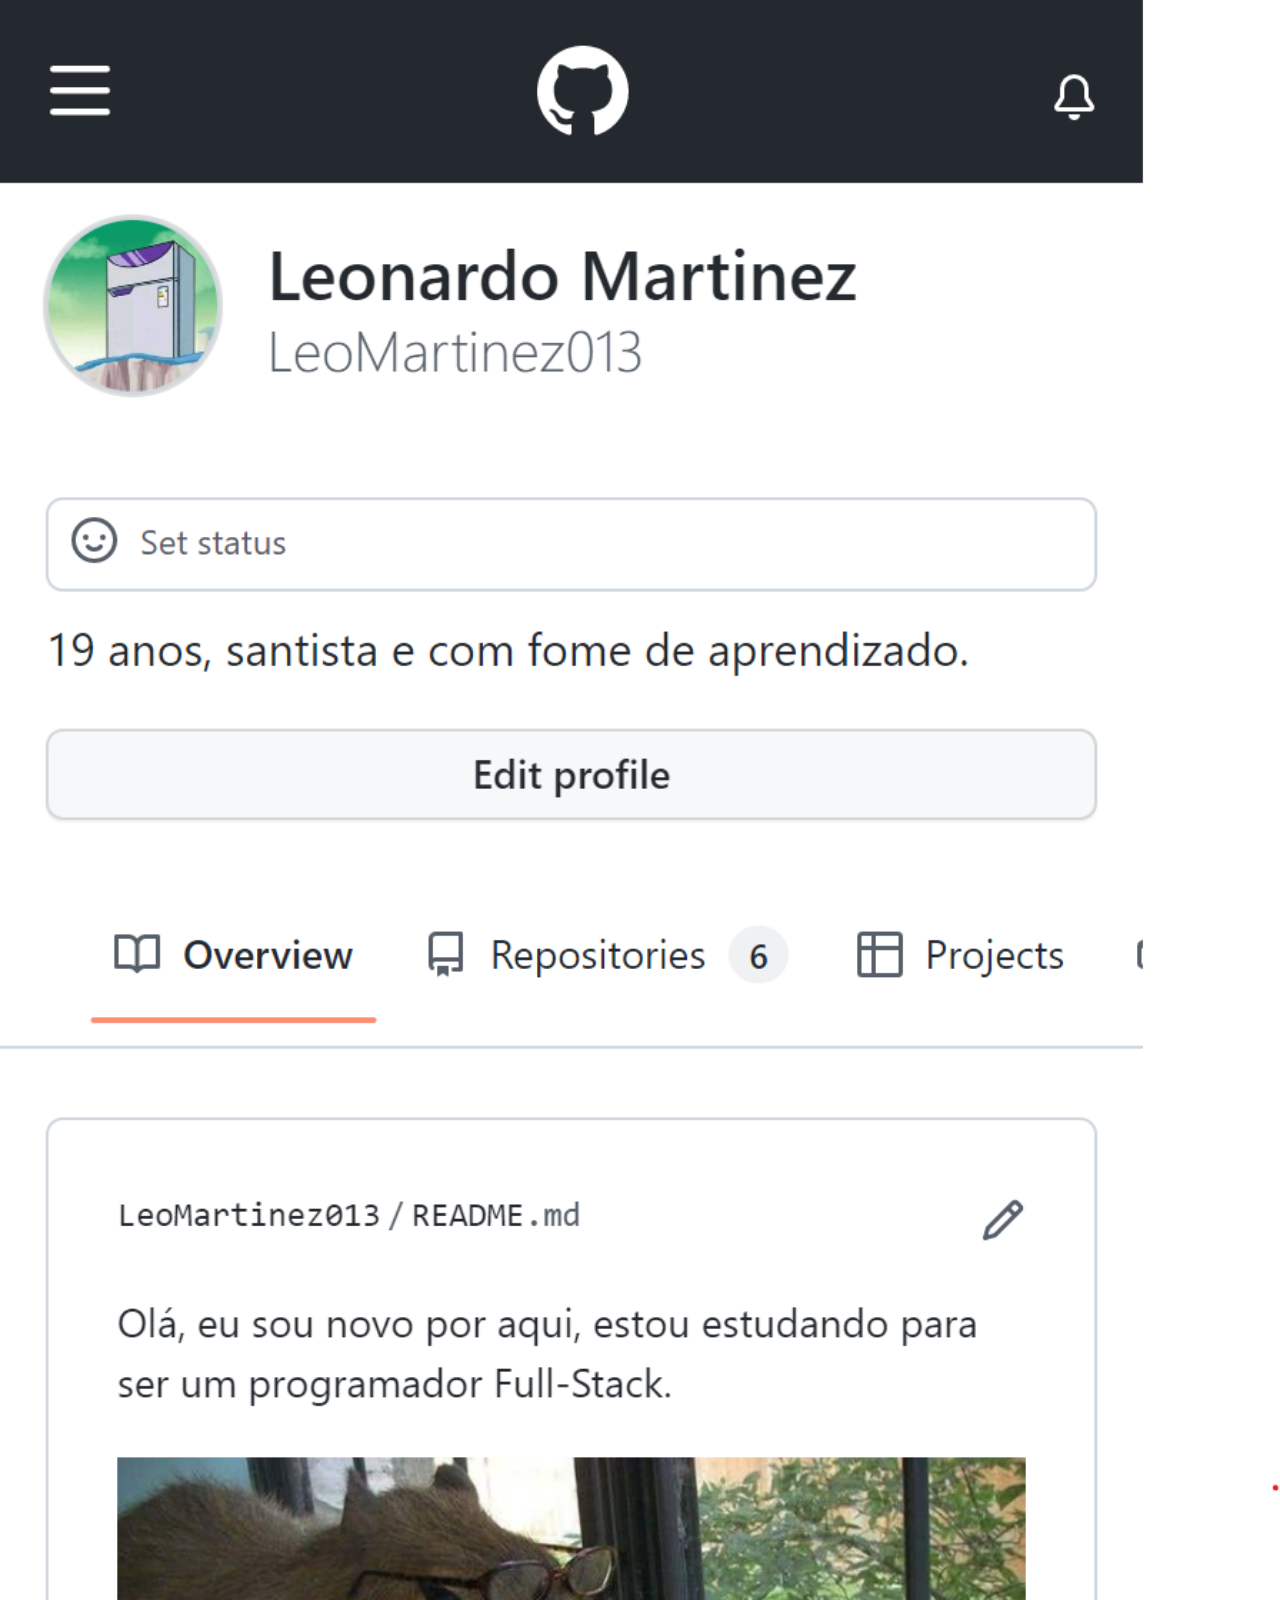
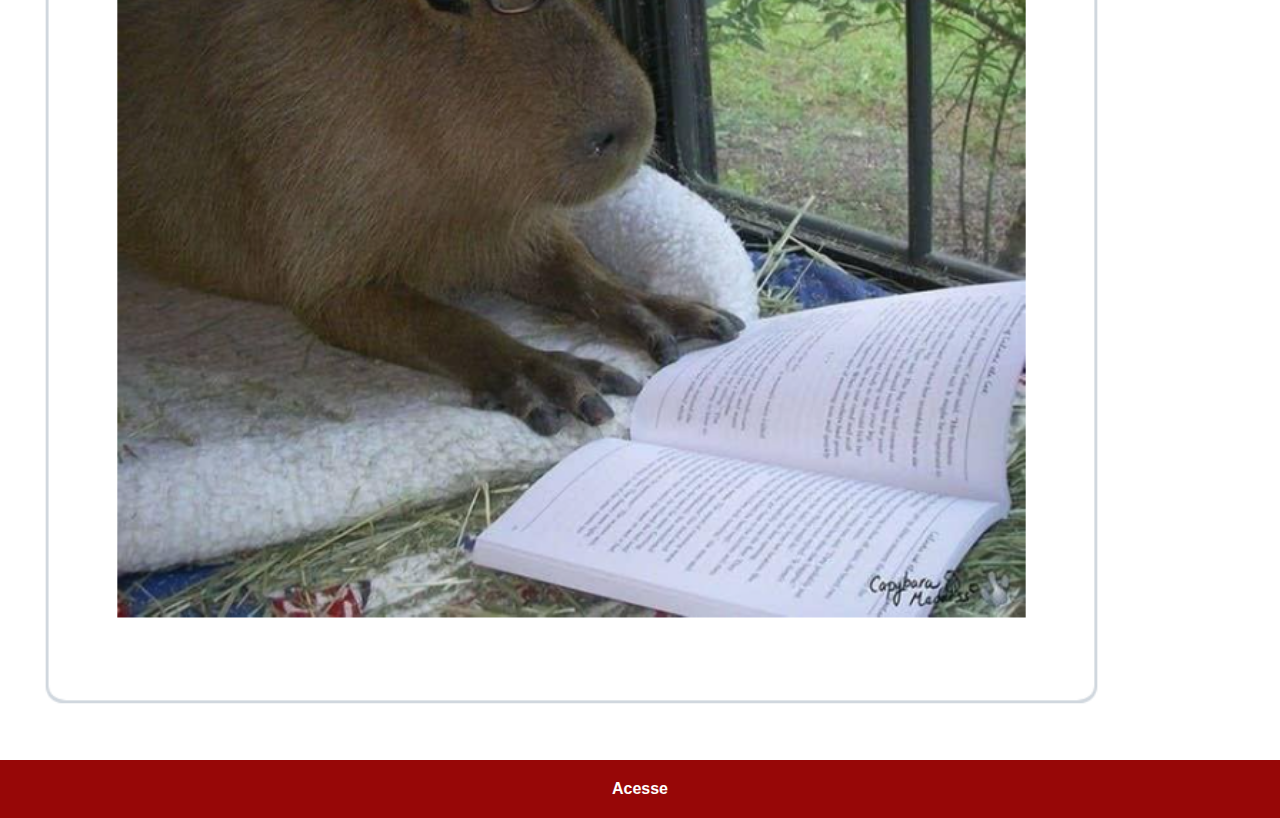
==== github.html @ 06db29b8 "att github.html" ====
<!DOCTYPE html>
<html lang="pt-br">
<head>
    <meta charset="UTF-8">
    <meta http-equiv="X-UA-Compatible" content="IE=edge">
    <meta name="viewport" content="width=device-width, initial-scale=1.0">
    <title>Github</title>
    <link rel="stylesheet" href="estilos/sociais.css">
    <style>
    </style>
</head>
<body>
    <img src="imagens/github.com_LeoMartinez013.png" alt="tela github">
    <a href="https://github.com/LeoMartinez013" target="_blank">Acesse</a>
</body>
</html>
---- estilos/sociais.css ----
@charset "UTF-8";

* {
    margin: 0;
    padding: 0;
    font-family: Arial, Helvetica, sans-serif;
}
::-webkit-scrollbar {
    width: 0px;
    height: 0px;
}
img {
    width: 100%;
}
a {
    display: block;
    background-color: rgb(151, 7, 7);
    color: white;
    text-align: center;
    font-weight: bolder;
    text-decoration: none;
    padding: 20px 0px;
    width: 100vw;
}
a:hover {
    background-color: red;
}
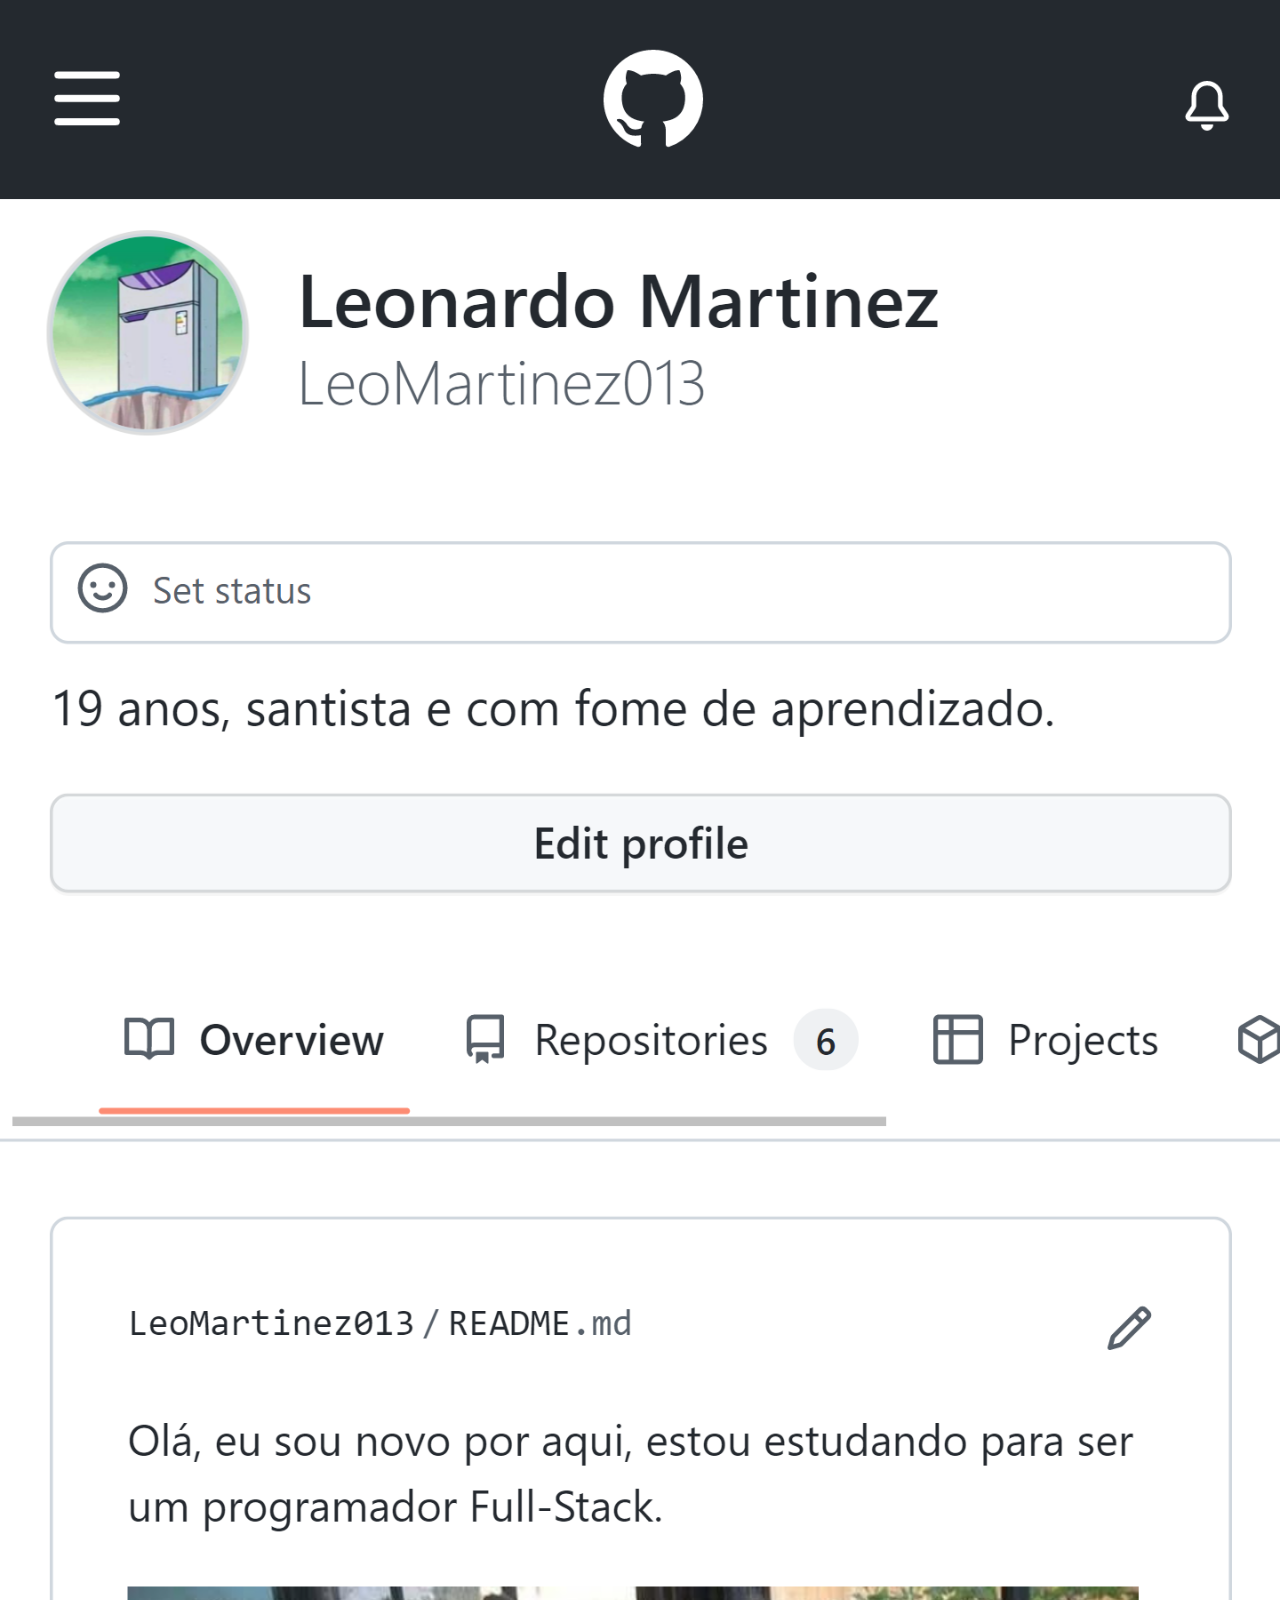
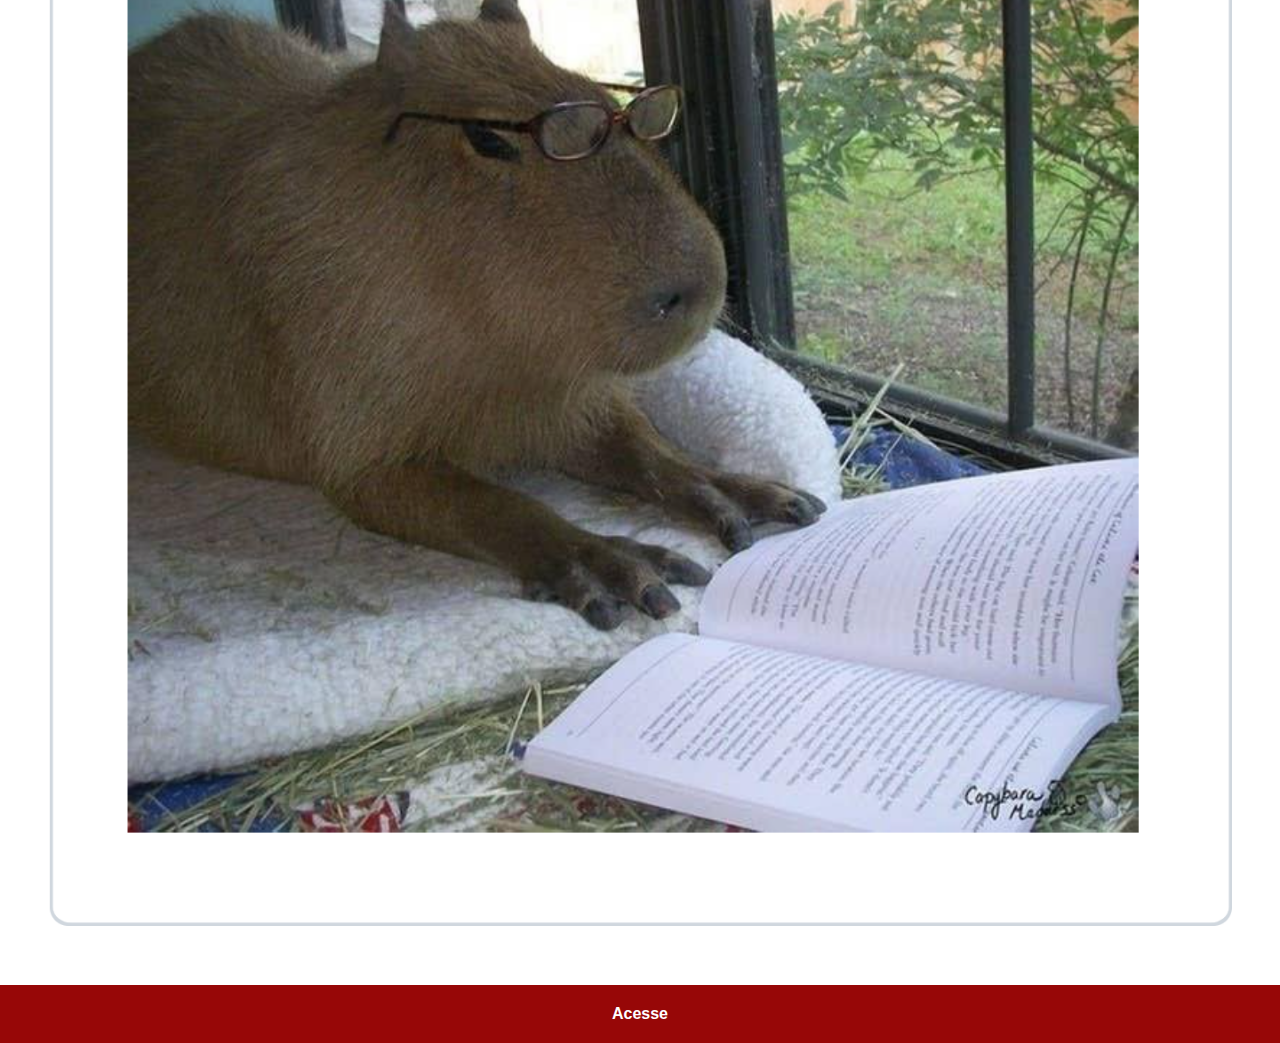
==== commit f2d5123a: "tentativa de ocultar botões" ====
--- a/github.html
+++ b/github.html
@@ -10,7 +10,7 @@
     </style>
 </head>
 <body>
-    <img src="imagens/github.com_LeoMartinez013.png" alt="tela github">
+    <img src="imagens/tela-github.png" alt="tela github">
     <a href="https://github.com/LeoMartinez013" target="_blank">Acesse</a>
 </body>
 </html>--- a/estilos/sociais.css
+++ b/estilos/sociais.css
@@ -24,4 +24,7 @@
 }
 a:hover {
     background-color: red;
+}
+.nada {
+    display: none;
 }